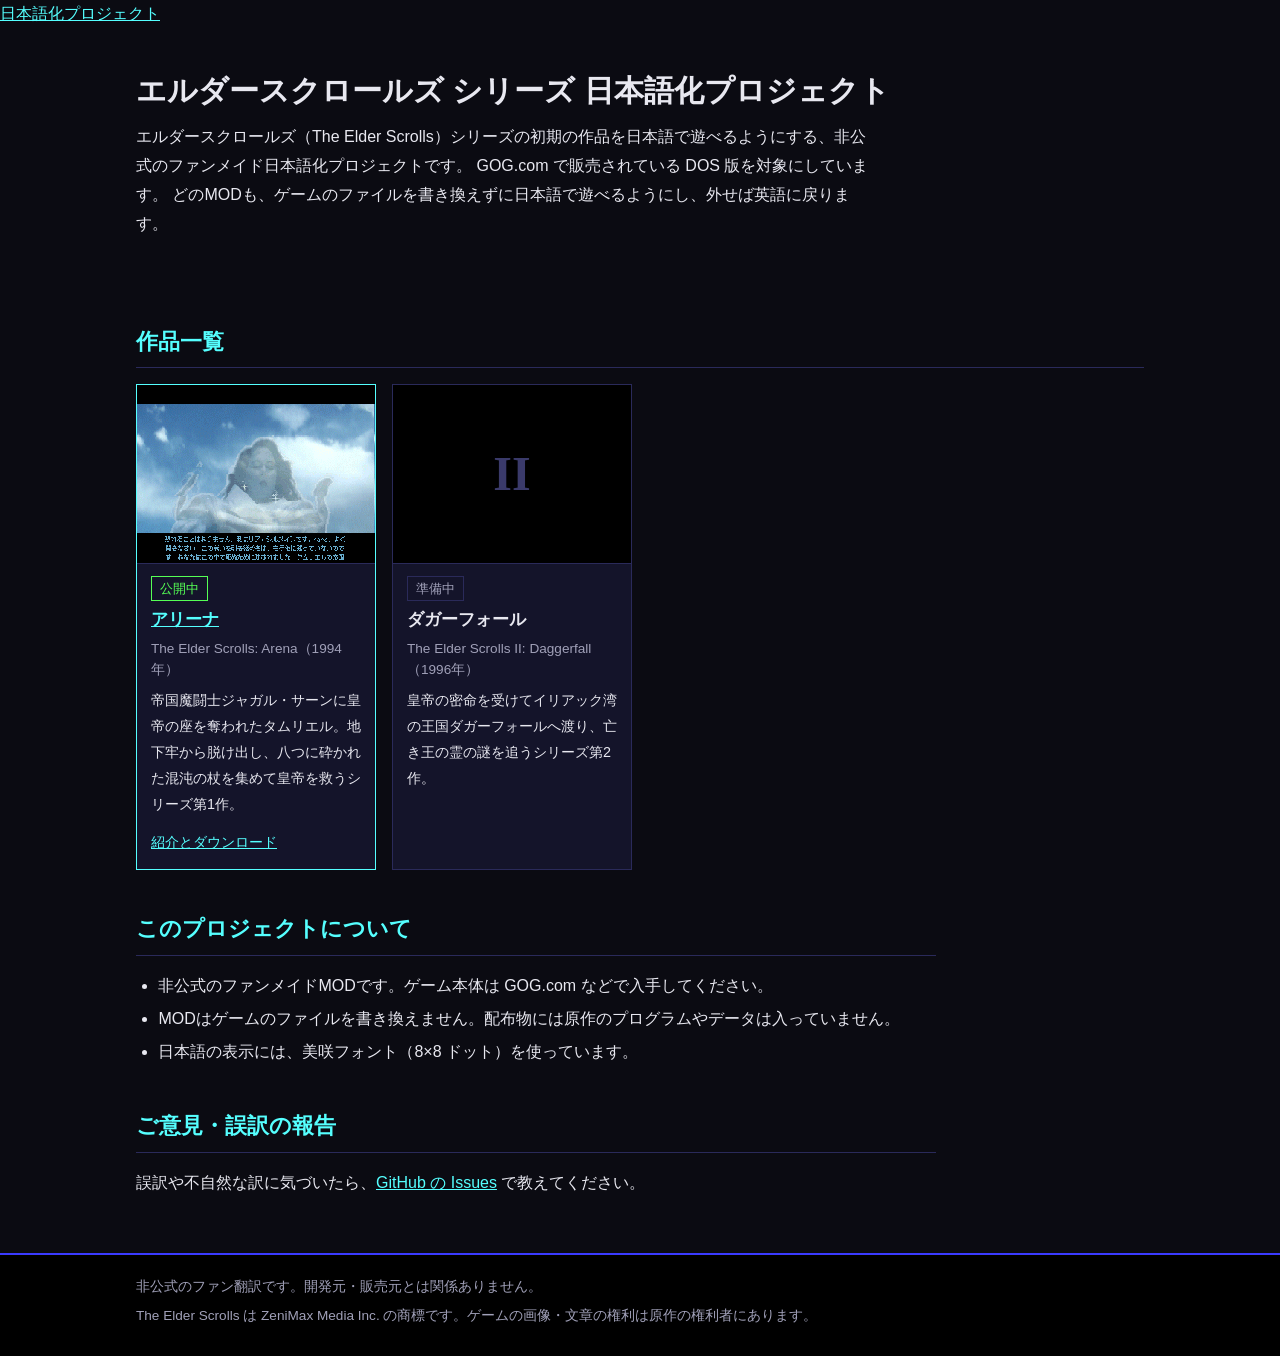
==== docs/index.html @ bdac6918 "エルダースクロールズ シリーズ日本語化のサイトを作り、アリーナの日本語化MODを載せる Co-Authored-By: Claude Opus 5.5 <noreply@anthropic.com>" ====
<!doctype html>
<html lang="ja">
<head>
<meta charset="utf-8">
<meta name="viewport" content="width=device-width, initial-scale=1">
<title>エルダースクロールズ シリーズ 日本語化プロジェクト</title>
<meta name="description" content="エルダースクロールズ（The Elder Scrolls）シリーズの初期の作品を日本語で遊べるようにする、非公式のファンメイド日本語化プロジェクト。">
<meta property="og:type" content="website">
<meta property="og:title" content="エルダースクロールズ シリーズ 日本語化プロジェクト">
<meta property="og:description" content="エルダースクロールズ（The Elder Scrolls）シリーズの初期の作品を日本語で遊べるようにする、非公式のファンメイド日本語化プロジェクト。">
<meta property="og:url" content="https://higesho.github.io/tes-ja/">
<meta property="og:image" content="https://higesho.github.io/tes-ja/arena/img/vision.png">
<link rel="stylesheet" href="style.css">
</head>
<body>
<header class="jpn" id="jpn"><div class="jpn-band"><a class="jpn-home" href="https://higesho.github.io/ja/">日本語化プロジェクト</a></div></header>
<script src="https://higesho.github.io/ja/nav.js"></script>

<main class="band">
<section class="hero">
<h1>エルダースクロールズ シリーズ 日本語化プロジェクト</h1>
<p class="tag">エルダースクロールズ（The Elder Scrolls）シリーズの初期の作品を日本語で遊べるようにする、非公式のファンメイド日本語化プロジェクトです。
GOG.com で販売されている DOS 版を対象にしています。
どのMODも、ゲームのファイルを書き換えずに日本語で遊べるようにし、外せば英語に戻ります。</p>
</section>

<h2 id="titles">作品一覧</h2>
<ul class="titles">
  <li class="ready">
    <a class="thumb" href="arena/index.html"><img src="arena/img/vision.png" alt="アリーナ 日本語版でリア・シルメインの幻影が語りかける画面" loading="lazy"></a>
    <div class="body">
      <span class="state ready">公開中</span>
      <span class="name"><a href="arena/index.html">アリーナ</a></span>
      <span class="orig">The Elder Scrolls: Arena（1994年）</span>
      <span class="desc">帝国魔闘士ジャガル・サーンに皇帝の座を奪われたタムリエル。地下牢から脱け出し、八つに砕かれた混沌の杖を集めて皇帝を救うシリーズ第1作。</span>
      <span class="more"><a href="arena/index.html">紹介とダウンロード</a></span>
    </div>
  </li>
  <li>
    <div class="thumb none">II</div>
    <div class="body">
      <span class="state plan">準備中</span>
      <span class="name">ダガーフォール</span>
      <span class="orig">The Elder Scrolls II: Daggerfall（1996年）</span>
      <span class="desc">皇帝の密命を受けてイリアック湾の王国ダガーフォールへ渡り、亡き王の霊の謎を追うシリーズ第2作。</span>
    </div>
  </li>
</ul>

<div class="text">
<h2>このプロジェクトについて</h2>
<ul>
<li>非公式のファンメイドMODです。ゲーム本体は GOG.com などで入手してください。</li>
<li>MODはゲームのファイルを書き換えません。配布物には原作のプログラムやデータは入っていません。</li>
<li>日本語の表示には、美咲フォント（8×8 ドット）を使っています。</li>
</ul>

<h2>ご意見・誤訳の報告</h2>
<p>誤訳や不自然な訳に気づいたら、<a href="https://github.com/higesho/tes-ja/issues">GitHub の Issues</a> で教えてください。</p>
</div>
</main>

<footer class="foot"><div class="band">
  <p>非公式のファン翻訳です。開発元・販売元とは関係ありません。</p>
  <p>The Elder Scrolls は ZeniMax Media Inc. の商標です。ゲームの画像・文章の権利は原作の権利者にあります。</p>
</div></footer>
</body>
</html>
---- docs/style.css ----
/* レルムズ・オブ・アルカニア シリーズ 日本語化プロジェクト — 共通スタイル（ultima-ja と共通） */
:root {
  --bg: #0b0b12;
  --panel: #14142a;
  --line: #2a2a5a;
  --text: #e8e8f0;
  --muted: #a0a0b8;
  --cyan: #55ffff;
  --blue: #3a3aff;
  --gold: #ffd75a;
  --green: #55ff55;
}

* { box-sizing: border-box; }

html { -webkit-text-size-adjust: 100%; }

body {
  margin: 0;
  background: var(--bg);
  color: var(--text);
  font-family: "Hiragino Kaku Gothic ProN", "Hiragino Sans", "Yu Gothic UI", "Meiryo", sans-serif;
  line-height: 1.8;
}

a { color: var(--cyan); }
a:hover { color: #ffffff; }

.band { max-width: 1040px; margin: 0 auto; padding: 0 16px; }

/* 上の帯 */
header.top { border-bottom: 2px solid var(--blue); background: #000; }
header.top .band { display: flex; flex-wrap: wrap; align-items: center; gap: 8px 24px; padding-top: 10px; padding-bottom: 10px; }
.brand { color: var(--cyan); font-weight: bold; font-size: 1.1rem; text-decoration: none; letter-spacing: 0.05em; }
header.top nav { display: flex; flex-wrap: wrap; gap: 4px 16px; }
header.top nav a { color: var(--muted); text-decoration: none; }
header.top nav a:hover, header.top nav a.here { color: var(--text); }

/* 冒頭 */
.hero { padding: 40px 0 24px; }
.hero h1 { margin: 0 0 12px; font-size: 1.9rem; line-height: 1.4; }
.hero .sub { margin: 0 0 4px; color: var(--muted); font-size: 0.95rem; letter-spacing: 0.04em; }
.hero p.tag { margin: 0 0 20px; max-width: 46em; }

.dl { display: inline-block; margin: 0 12px 8px 0; padding: 10px 22px; background: var(--blue); color: #fff; text-decoration: none; font-weight: bold; border: 2px solid var(--cyan); }
.dl:hover { background: #5555ff; color: #fff; }
.dl.sub { background: transparent; border-color: var(--line); color: var(--text); font-weight: normal; }

h2 { margin: 40px 0 12px; padding-bottom: 6px; border-bottom: 1px solid var(--line); font-size: 1.35rem; color: var(--cyan); }
h3 { margin: 24px 0 8px; font-size: 1.1rem; }

code { background: #1e1e3a; padding: 1px 6px; border-radius: 3px; font-size: 0.92em; word-break: break-all; }

/* 作品一覧 */
.titles { display: grid; grid-template-columns: repeat(auto-fill, minmax(230px, 1fr)); gap: 16px; margin: 16px 0 8px; padding: 0; list-style: none; }
.titles li { background: var(--panel); border: 1px solid var(--line); display: flex; flex-direction: column; }
.titles li.ready { border-color: var(--cyan); }
.titles .thumb { display: block; aspect-ratio: 4 / 3; background: #000; border-bottom: 1px solid var(--line); overflow: hidden; }
.titles .thumb img { width: 100%; height: 100%; object-fit: fill; image-rendering: pixelated; display: block; }
.titles .thumb.none { display: flex; align-items: center; justify-content: center; color: #3a3a6a; font-size: 3rem; font-weight: bold; font-family: Georgia, "Times New Roman", serif; }
.titles .body { padding: 12px 14px 14px; display: flex; flex-direction: column; gap: 4px; flex: 1; }
.titles .name { font-weight: bold; font-size: 1.05rem; }
.titles .orig { color: var(--muted); font-size: 0.85rem; line-height: 1.5; }
.titles .desc { font-size: 0.9rem; margin-top: 4px; flex: 1; }
.titles .more { margin-top: 8px; font-size: 0.9rem; }
.state { display: inline-block; align-self: flex-start; padding: 0 8px; font-size: 0.8rem; border: 1px solid; }
.state.ready { color: var(--green); border-color: var(--green); }
.state.wip { color: var(--gold); border-color: var(--gold); }
.state.plan { color: var(--muted); border-color: var(--line); }

/* 画面 */
.shots { display: grid; grid-template-columns: repeat(auto-fill, minmax(300px, 1fr)); gap: 16px; margin: 16px 0; }
.shots figure { margin: 0; background: #000; border: 1px solid var(--line); }
.shots img { display: block; width: 100%; aspect-ratio: 4 / 3; object-fit: fill; image-rendering: pixelated; }
.shots figcaption { padding: 6px 10px; font-size: 0.88rem; color: var(--muted); }

/* 文章 */
.text { max-width: 50em; }
.text ol, .text ul { padding-left: 1.4em; }
.text li { margin: 4px 0; }
.note { background: var(--panel); border-left: 4px solid var(--cyan); padding: 10px 14px; margin: 16px 0; }

table.ver { border-collapse: collapse; font-size: 0.88rem; margin: 8px 0; }
table.ver th, table.ver td { border: 1px solid var(--line); padding: 4px 10px; text-align: left; }
table.ver th { background: var(--panel); font-weight: normal; color: var(--muted); }
.scroll { overflow-x: auto; }

/* 下の帯 */
footer.foot { margin-top: 56px; border-top: 2px solid var(--blue); background: #000; color: var(--muted); font-size: 0.85rem; }
footer.foot .band { padding-top: 16px; padding-bottom: 24px; }
footer.foot p { margin: 4px 0; }

@media (max-width: 600px) {
  .hero h1 { font-size: 1.5rem; }
  .shots { grid-template-columns: 1fr; }
}

/* メニュー: 同じシリーズのリンクを左、GitHub、ほかのシリーズ（higesho.github.io の別サイト）を右に並べ、
   ほかのシリーズは区切り線・金色・「↗」で見分ける */
header.top nav a[href^="https://github.com/"] { order: 1; }
header.top nav a[href^="https://higesho.github.io/"] { order: 2; color: var(--gold); opacity: 0.85; }
header.top nav a[href^="https://higesho.github.io/"]::before { content: "↗ "; }
header.top nav a[href^="https://higesho.github.io/"]:hover { color: #fff; opacity: 1; }
header.top nav a:not([href^="https://higesho.github.io/"]) + a[href^="https://higesho.github.io/"] { margin-left: 4px; padding-left: 16px; border-left: 1px solid var(--line); }
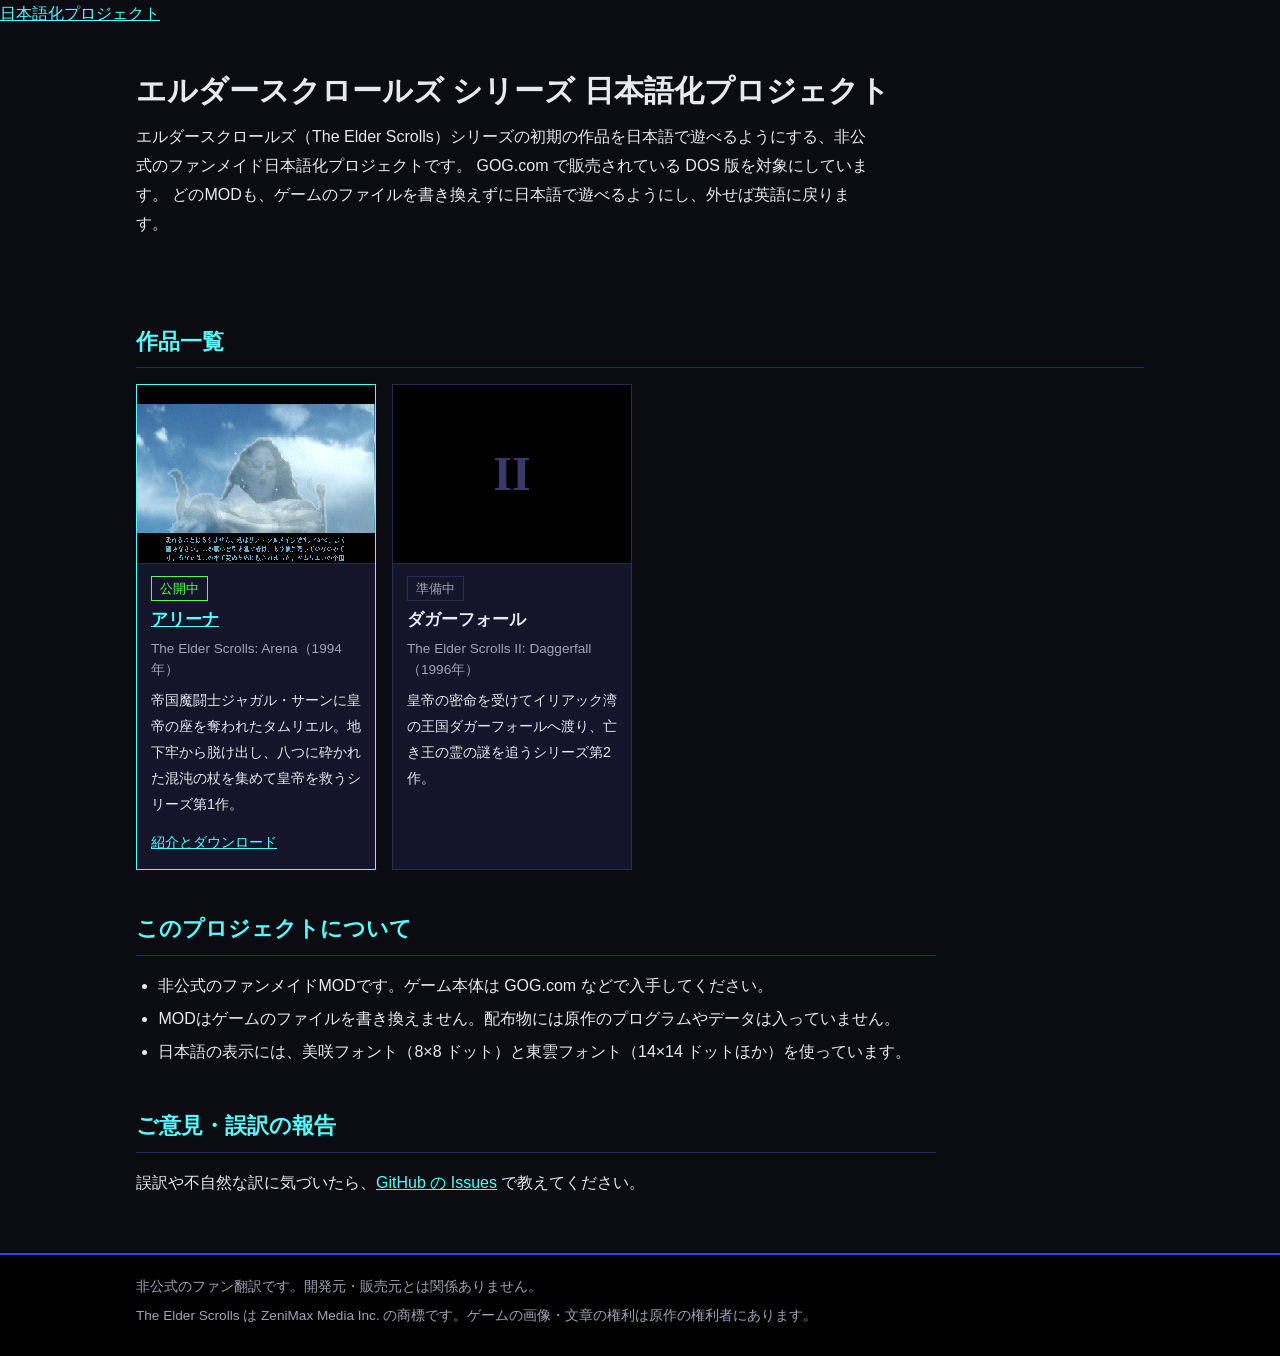
==== commit eb0f16e4: "アリーナ: 絵の中の文字の日本語化と 14 ドットの字に合わせて紹介ページと画面を更新 Co-Authored-By: Claude Opus 5.5 <noreply@anthropic.com>" ====
--- a/docs/index.html
+++ b/docs/index.html
@@ -52,7 +52,7 @@
 <ul>
 <li>非公式のファンメイドMODです。ゲーム本体は GOG.com などで入手してください。</li>
 <li>MODはゲームのファイルを書き換えません。配布物には原作のプログラムやデータは入っていません。</li>
-<li>日本語の表示には、美咲フォント（8×8 ドット）を使っています。</li>
+<li>日本語の表示には、美咲フォント（8×8 ドット）と東雲フォント（14×14 ドットほか）を使っています。</li>
 </ul>
 
 <h2>ご意見・誤訳の報告</h2>
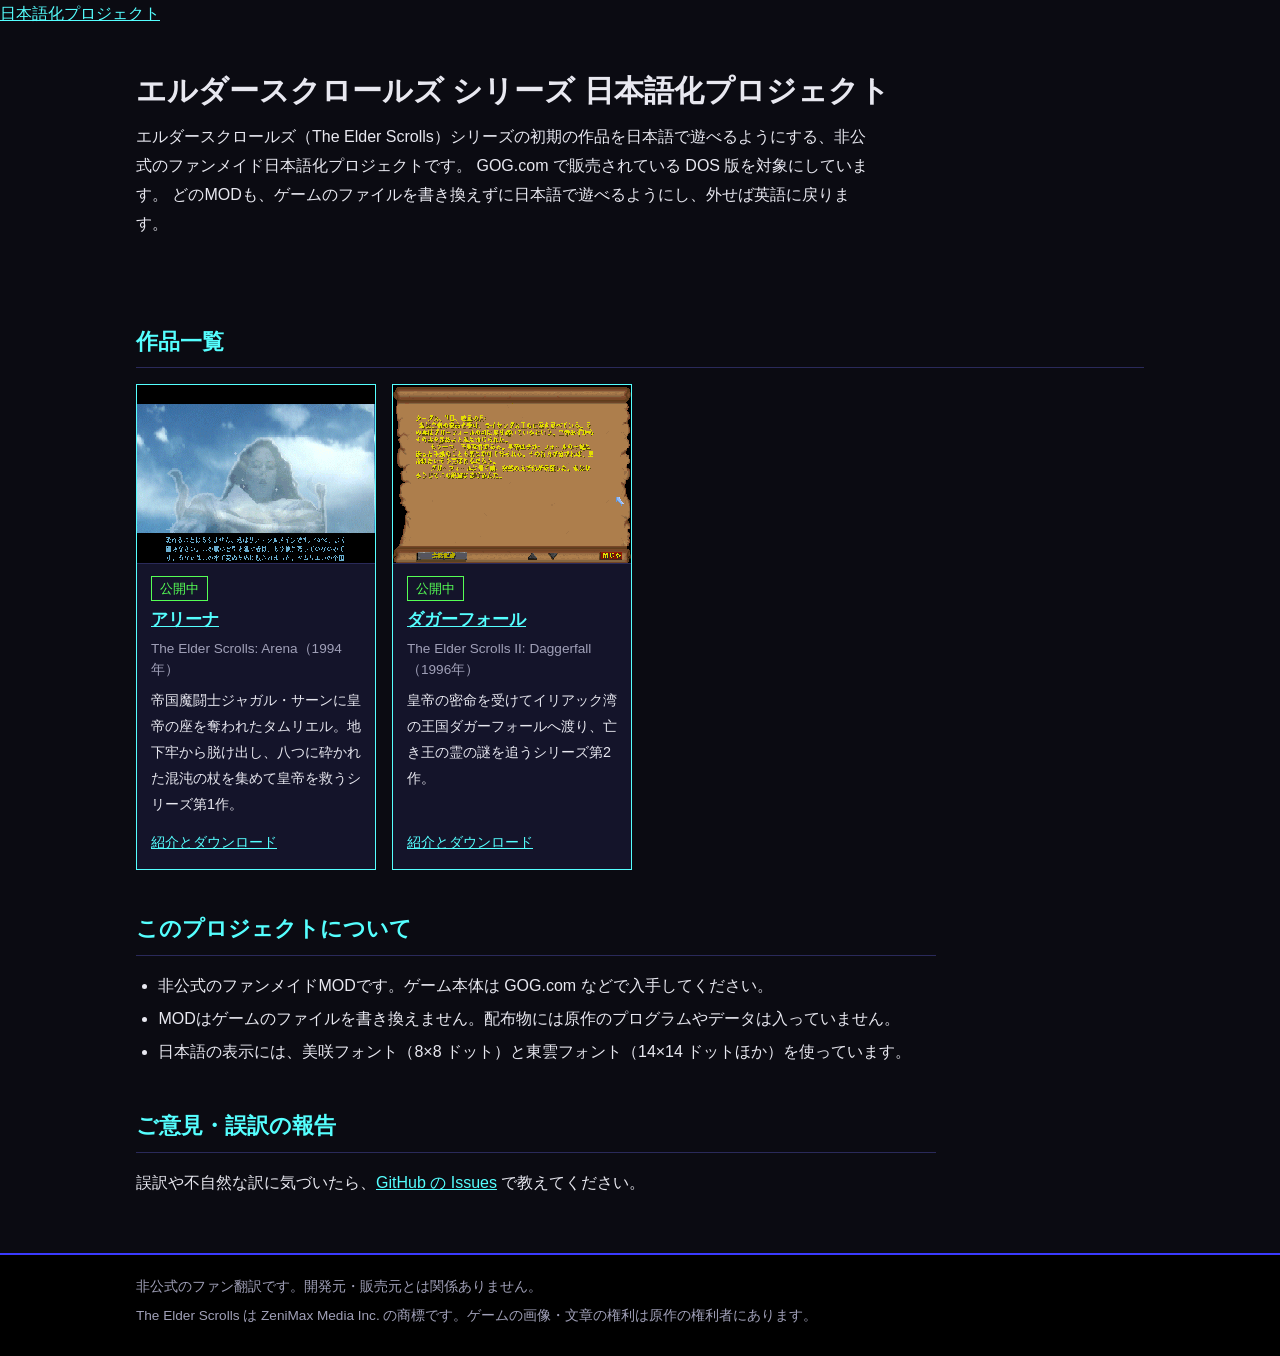
==== commit bbc3a24f: "ダガーフォールの日本語化MODを載せる Co-Authored-By: Claude Opus 5.5 <noreply@anthropic.com>" ====
--- a/docs/index.html
+++ b/docs/index.html
@@ -36,13 +36,14 @@
       <span class="more"><a href="arena/index.html">紹介とダウンロード</a></span>
     </div>
   </li>
-  <li>
-    <div class="thumb none">II</div>
+  <li class="ready">
+    <a class="thumb" href="daggerfall/index.html"><img src="daggerfall/img/journal.png" alt="ダガーフォール 日本語版の冒険の記録の画面" loading="lazy"></a>
     <div class="body">
-      <span class="state plan">準備中</span>
-      <span class="name">ダガーフォール</span>
+      <span class="state ready">公開中</span>
+      <span class="name"><a href="daggerfall/index.html">ダガーフォール</a></span>
       <span class="orig">The Elder Scrolls II: Daggerfall（1996年）</span>
       <span class="desc">皇帝の密命を受けてイリアック湾の王国ダガーフォールへ渡り、亡き王の霊の謎を追うシリーズ第2作。</span>
+      <span class="more"><a href="daggerfall/index.html">紹介とダウンロード</a></span>
     </div>
   </li>
 </ul>
